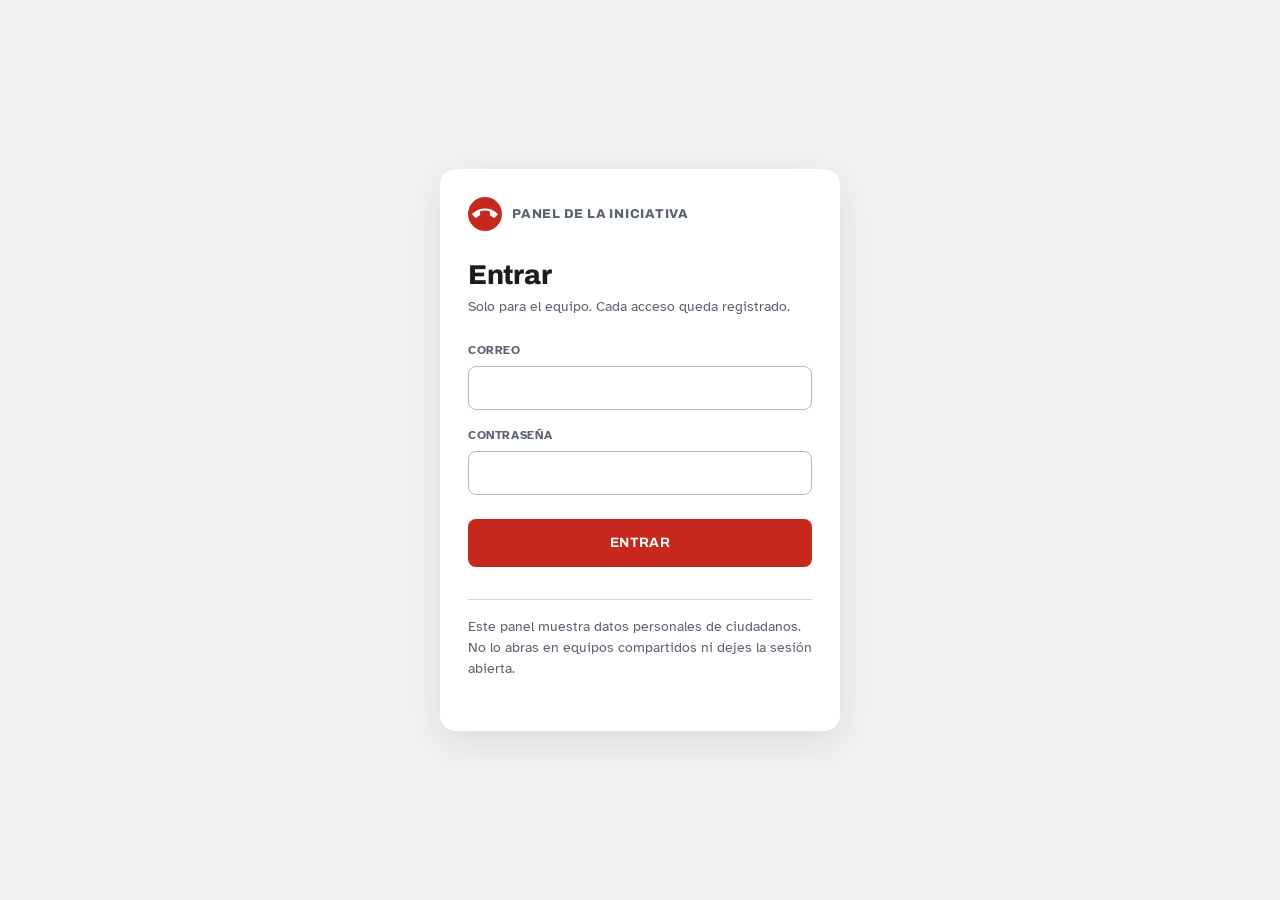
==== admin/index.html @ 2cf015d0 "redaccion nueva, enlace de un clic y panel de administracion" ====
<!DOCTYPE html>
<html lang="es-CO">
<head>
  <meta charset="utf-8">
  <meta name="viewport" content="width=device-width, initial-scale=1">
  <title>Panel · NO ME LLAMEN MÁS</title>
  <meta name="robots" content="noindex, nofollow">
  <meta name="referrer" content="same-origin">
  <meta http-equiv="Content-Security-Policy" content="default-src 'self'; script-src 'self'; style-src 'self'; font-src 'self'; img-src 'self' data:; connect-src https://*.supabase.co; base-uri 'self'; form-action 'none'; object-src 'none'">
  <meta name="theme-color" content="#1B1D21">
  <meta name="color-scheme" content="light">
  <link rel="icon" href="../assets/img/favicon.svg" type="image/svg+xml">
  <link rel="stylesheet" href="../assets/css/fuentes.css">
  <link rel="stylesheet" href="../assets/css/tokens.css">
  <link rel="stylesheet" href="panel.css">
  <script src="panel.js" defer></script>
</head>
<body>

<!-- ============================== ENTRAR ============================== -->
<main class="entrada" id="entrada">
  <form class="tarjeta-entrada" id="form-entrar" autocomplete="on">
    <div class="marca-panel">
      <svg viewBox="0 0 64 64" aria-hidden="true" focusable="false" width="34" height="34">
        <circle cx="32" cy="32" r="32" fill="#C7271C"></circle>
        <path fill="#FFFFFF" transform="translate(8 7.6) scale(2)" d="M12 9c-1.6 0-3.15.25-4.6.72v3.1c0 .39-.23.74-.56.9-.98.49-1.87 1.12-2.66 1.85-.18.18-.43.28-.7.28-.28 0-.53-.11-.71-.29L.29 13.08c-.18-.17-.29-.42-.29-.7 0-.28.11-.53.29-.71C3.34 8.78 7.46 7 12 7s8.66 1.78 11.71 4.67c.18.18.29.43.29.71 0 .28-.11.53-.29.71l-2.48 2.48c-.18.18-.43.29-.71.29-.27 0-.52-.11-.7-.28-.79-.74-1.69-1.36-2.67-1.85-.33-.16-.56-.5-.56-.9v-3.1C15.15 9.25 13.6 9 12 9z"></path>
      </svg>
      <span>Panel de la iniciativa</span>
    </div>
    <h1>Entrar</h1>
    <p class="apunte">Solo para el equipo. Cada acceso queda registrado.</p>

    <label class="campo">
      <span>Correo</span>
      <input type="email" id="e-correo" autocomplete="username" required>
    </label>
    <label class="campo">
      <span>Contraseña</span>
      <input type="password" id="e-clave" autocomplete="current-password" required>
    </label>

    <p class="aviso aviso--error" id="e-error" role="alert" hidden></p>
    <button class="boton boton--principal" type="submit" id="e-enviar">Entrar</button>
    <p class="apunte apunte--pie">Este panel muestra datos personales de ciudadanos. No lo abras en equipos compartidos ni dejes la sesión abierta.</p>
  </form>
</main>

<!-- ============================== PANEL ============================== -->
<div class="panel" id="panel" hidden>
  <header class="barra">
    <div class="barra__marca">
      <svg viewBox="0 0 64 64" aria-hidden="true" focusable="false" width="26" height="26">
        <circle cx="32" cy="32" r="32" fill="#C7271C"></circle>
        <path fill="#FFFFFF" transform="translate(8 7.6) scale(2)" d="M12 9c-1.6 0-3.15.25-4.6.72v3.1c0 .39-.23.74-.56.9-.98.49-1.87 1.12-2.66 1.85-.18.18-.43.28-.7.28-.28 0-.53-.11-.71-.29L.29 13.08c-.18-.17-.29-.42-.29-.7 0-.28.11-.53.29-.71C3.34 8.78 7.46 7 12 7s8.66 1.78 11.71 4.67c.18.18.29.43.29.71 0 .28-.11.53-.29.71l-2.48 2.48c-.18.18-.43.29-.71.29-.27 0-.52-.11-.7-.28-.79-.74-1.69-1.36-2.67-1.85-.33-.16-.56-.5-.56-.9v-3.1C15.15 9.25 13.6 9 12 9z"></path>
      </svg>
      <strong>Panel</strong>
    </div>
    <div class="barra__derecha">
      <span class="quien" id="quien"></span>
      <button type="button" class="boton boton--fantasma" id="salir">Salir</button>
    </div>
  </header>

  <main class="contenido">

    <!-- Cifras -->
    <section aria-labelledby="t-cifras">
      <h2 class="titulo-seccion" id="t-cifras">Cómo va</h2>
      <div class="tarjetas" id="cifras"></div>
    </section>

    <!-- Reparto -->
    <section aria-labelledby="t-reparto">
      <h2 class="titulo-seccion" id="t-reparto">Dónde y quién</h2>
      <div class="dos-columnas">
        <div class="bloque">
          <h3>Por tipo de empresa</h3>
          <div class="barras" id="por-sector"></div>
        </div>
        <div class="bloque">
          <h3>Por departamento</h3>
          <div class="barras" id="por-departamento"></div>
        </div>
      </div>
    </section>

    <!-- Casos -->
    <section aria-labelledby="t-casos">
      <div class="cabeza-casos">
        <h2 class="titulo-seccion" id="t-casos">Casos <span class="conteo" id="conteo"></span></h2>
        <button type="button" class="boton boton--fantasma" id="exportar">Descargar CSV</button>
      </div>

      <div class="filtros">
        <label class="campo campo--linea">
          <span>Buscar</span>
          <input type="search" id="f-buscar" placeholder="código, empresa, ciudad, nombre, correo…">
        </label>
        <label class="campo campo--linea">
          <span>Sector</span>
          <select id="f-sector">
            <option value="">Todos</option>
            <option value="telecomunicaciones">Telefonía, internet o TV</option>
            <option value="banca">Bancos, tarjetas o créditos</option>
            <option value="seguros">Seguros</option>
            <option value="cobranza">Cobranza</option>
            <option value="educacion">Educación o cursos</option>
            <option value="salud">Salud o medicina prepagada</option>
            <option value="comercio">Ventas y comercio</option>
            <option value="otro">Otro</option>
            <option value="no_se_identifico">No se identificaron</option>
          </select>
        </label>
        <label class="campo campo--linea">
          <span>Estado</span>
          <select id="f-estado">
            <option value="">Todos</option>
            <option value="recibido">Recibido</option>
            <option value="en_revision">En revisión</option>
            <option value="documentado">Documentado</option>
            <option value="incluido">Incluido</option>
            <option value="archivado">Archivado</option>
          </select>
        </label>
        <label class="campo campo--linea">
          <span>Riesgo</span>
          <select id="f-riesgo">
            <option value="-1">Cualquiera</option>
            <option value="30">Sospechosos (30 o más)</option>
            <option value="50">Sin verificar (50 o más)</option>
          </select>
        </label>
      </div>

      <p class="aviso aviso--error" id="p-error" role="alert" hidden></p>
      <p class="apunte" id="cargando" hidden>Cargando…</p>

      <div class="tabla-envoltura">
        <table class="tabla">
          <thead>
            <tr>
              <th scope="col">Código</th>
              <th scope="col">Recibido</th>
              <th scope="col">Dónde</th>
              <th scope="col">Empresa y sector</th>
              <th scope="col">Persona</th>
              <th scope="col">Estado</th>
              <th scope="col"><span class="visualmente-oculto">Detalle</span></th>
            </tr>
          </thead>
          <tbody id="filas"></tbody>
        </table>
      </div>
      <p class="apunte" id="vacio" hidden>No hay casos que coincidan con lo que buscas.</p>

      <div class="paginacion" id="paginacion" hidden>
        <button type="button" class="boton boton--fantasma" id="anterior">Anteriores</button>
        <span class="apunte" id="pagina-info"></span>
        <button type="button" class="boton boton--fantasma" id="siguiente">Siguientes</button>
      </div>
    </section>

    <p class="apunte apunte--pie">Lo que ves aquí son datos personales de ciudadanos que confiaron en la campaña. Cada consulta queda registrada con tu correo. No los compartas ni los exportes sin una razón que puedas explicar.</p>
  </main>
</div>

<!-- Detalle de un caso -->
<dialog class="detalle" id="detalle" aria-labelledby="d-titulo">
  <div class="detalle__cabecera">
    <div>
      <h2 id="d-titulo" tabindex="-1">Caso</h2>
      <p class="apunte" id="d-sub"></p>
    </div>
    <button type="button" class="boton boton--fantasma" id="d-cerrar" aria-label="Cerrar">Cerrar</button>
  </div>
  <div class="detalle__cuerpo">
    <dl class="ficha" id="d-ficha"></dl>
    <h3>Cambiar estado</h3>
    <div class="estado-acciones" id="d-estados"></div>
    <p class="aviso aviso--exito" id="d-exito" role="status" hidden></p>
    <h3>Historial</h3>
    <ol class="historial" id="d-historial"></ol>
  </div>
</dialog>

</body>
</html>
---- assets/css/fuentes.css ----
/* ==========================================================================
   NO ME LLAMEN MÁS · fuentes.css
   Fuentes autoalojadas (site/assets/fonts, ver LEEME.txt). Subconjunto latino:
   cubre tildes, ñ, ¿¡, comillas «» y guiones. Fuera de ese rango el navegador
   usa la fuente de respaldo declarada en tokens.css.
   ========================================================================== */
@font-face {
  font-family: 'Archivo';
  font-style: normal;
  font-weight: 700 800;
  font-display: swap;
  src: url('../fonts/archivo-700-800.woff2') format('woff2');
  unicode-range: U+0000-00FF, U+0131, U+0152-0153, U+02BB-02BC, U+02C6, U+02DA, U+02DC, U+0304, U+0308, U+0329, U+2000-206F, U+20AC, U+2122, U+2191, U+2193, U+2212, U+2215, U+FEFF, U+FFFD;
}
@font-face {
  font-family: 'Atkinson Hyperlegible';
  font-style: normal;
  font-weight: 400;
  font-display: swap;
  src: url('../fonts/atkinson-400.woff2') format('woff2');
  unicode-range: U+0000-00FF, U+0131, U+0152-0153, U+02BB-02BC, U+02C6, U+02DA, U+02DC, U+0304, U+0308, U+0329, U+2000-206F, U+20AC, U+2122, U+2191, U+2193, U+2212, U+2215, U+FEFF, U+FFFD;
}
@font-face {
  font-family: 'Atkinson Hyperlegible';
  font-style: normal;
  font-weight: 700;
  font-display: swap;
  src: url('../fonts/atkinson-700.woff2') format('woff2');
  unicode-range: U+0000-00FF, U+0131, U+0152-0153, U+02BB-02BC, U+02C6, U+02DA, U+02DC, U+0304, U+0308, U+0329, U+2000-206F, U+20AC, U+2122, U+2191, U+2193, U+2212, U+2215, U+FEFF, U+FFFD;
}
---- assets/css/tokens.css ----
/* ==========================================================================
   NO ME LLAMEN MÁS · tokens.css
   Solo variables: color, tipografía, espacio, forma y movimiento.
   Ningún selector de componente vive aquí. Ver docs/00 §2.5 para la
   justificación de la paleta (rojo «colgar») y las tipografías.
   ========================================================================== */
:root {
  /* --- Color ------------------------------------------------------------- */
  --papel: #F2F3F1;          /* fondo de la página: claro frío, no crema */
  --superficie: #FFFFFF;     /* paneles, modales, campos */
  --tinta: #1B1D21;          /* texto principal */
  --tinta-suave: #5A6370;    /* texto secundario (AA sobre papel y superficie) */
  --linea: #D6D8D3;          /* separadores */
  --linea-fuerte: #B4B8B1;   /* bordes de campos y opciones */
  --rojo: #C7271C;           /* acento: CTA, el «NO», el bloque final */
  --rojo-oscuro: #9E1C14;    /* estado pulsado / texto de error */
  --rojo-tinte: #FBE7E4;     /* fondos suaves del acento */
  --rojo-claro: #F0695D;     /* el acento sobre fondo oscuro (bloque de objetivos) */
  --verde: #1E6F49;          /* solo estados de éxito */
  --verde-tinte: #E1F0E7;
  --foco: #1B5FD9;           /* anillo de foco visible, distinto del acento */
  --blanco: #FFFFFF;
  --sombra-modal: 0 24px 64px rgba(27, 29, 33, 0.28);
  --sombra-cta: 0 8px 22px rgba(199, 39, 28, 0.28);

  /* --- Tipografía -------------------------------------------------------- */
  --display: 'Archivo', 'Arial Narrow', Arial, sans-serif;
  --texto: 'Atkinson Hyperlegible', system-ui, 'Segoe UI', Roboto, sans-serif;

  /* Escala fluida pensada de 360 px a 1280 px */
  --t-base: clamp(1.0625rem, 1rem + 0.3vw, 1.125rem);   /* 17 → 18 px */
  --t-chico: 0.9rem;
  --t-h1: clamp(3rem, 13.5vw, 7rem);                     /* el titular ES la imagen */
  --t-h2: clamp(1.85rem, 6.5vw, 3rem);
  --t-frase: clamp(1.5rem, 5.6vw, 2.5rem);
  --t-boton: 1.05rem;

  /* --- Espacio ----------------------------------------------------------- */
  --e-1: 0.25rem;
  --e-2: 0.5rem;
  --e-3: 0.75rem;
  --e-4: 1rem;
  --e-5: 1.5rem;
  --e-6: 2rem;
  --e-7: 3rem;
  --e-8: 4.5rem;
  --seccion-y: clamp(3.5rem, 10vw, 7rem);
  --ancho-max: 1120px;
  --ancho-texto: 36rem;
  --diana: 48px;             /* tamaño mínimo táctil */

  /* --- Forma ------------------------------------------------------------- */
  --radio-boton: 10px;
  --radio-tarjeta: 14px;
  --radio-modal: 20px;

  /* --- Movimiento -------------------------------------------------------- */
  --dur-corta: 160ms;
  --dur-media: 220ms;
  --suave: cubic-bezier(0.2, 0.7, 0.2, 1);
}
---- admin/panel.css ----
/* ==========================================================================
   NO ME LLAMEN MÁS · panel.css
   El panel privado. Hereda los tokens de la campaña, pero se comporta como una
   herramienta: se escanea y se opera, no se lee de corrido.
   ========================================================================== */
* { box-sizing: border-box; }

body {
  margin: 0;
  background: var(--papel);
  color: var(--tinta);
  font-family: var(--texto);
  font-size: 15px;
  line-height: 1.5;
  -webkit-font-smoothing: antialiased;
}
h1, h2, h3 { font-family: var(--display); font-weight: 800; margin: 0; letter-spacing: -0.01em; }
p { margin: 0; }
:focus-visible { outline: 3px solid var(--foco); outline-offset: 2px; }

.visualmente-oculto {
  position: absolute !important; width: 1px; height: 1px; padding: 0; margin: -1px;
  overflow: hidden; clip: rect(0 0 0 0); white-space: nowrap; border: 0;
}
.apunte { color: var(--tinta-suave); font-size: 0.88rem; }
.apunte--pie { margin-top: var(--e-6); padding-top: var(--e-4); border-top: 1px solid var(--linea); }

/* --- Botones --------------------------------------------------------------- */
.boton {
  display: inline-flex; align-items: center; justify-content: center;
  min-height: 40px; padding: 0 16px; border-radius: 8px;
  font-family: var(--display); font-weight: 700; font-size: 0.85rem;
  letter-spacing: 0.03em; text-transform: uppercase; cursor: pointer;
  border: 0; background: none; color: inherit; font-family: var(--display);
  transition: background-color 140ms ease, box-shadow 140ms ease;
}
.boton--principal { background: var(--rojo); color: #fff; width: 100%; min-height: 48px; }
.boton--principal:hover { background: var(--rojo-oscuro); }
.boton--fantasma { box-shadow: inset 0 0 0 1.5px var(--linea-fuerte); }
.boton--fantasma:hover { box-shadow: inset 0 0 0 1.5px var(--tinta); }
.boton[disabled] { opacity: 0.55; cursor: default; }

/* --- Campos ---------------------------------------------------------------- */
.campo { display: block; margin-bottom: var(--e-4); }
.campo > span {
  display: block; margin-bottom: 6px; font-size: 0.78rem; font-weight: 700;
  letter-spacing: 0.05em; text-transform: uppercase; color: var(--tinta-suave);
}
.campo input, .campo select {
  width: 100%; min-height: 44px; padding: 8px 12px;
  border: 1.5px solid var(--linea-fuerte); border-radius: 8px;
  background: var(--superficie); color: inherit; font: inherit;
}
.campo input:focus, .campo select:focus {
  border-color: var(--tinta); outline: none; box-shadow: 0 0 0 3px rgba(27, 95, 217, 0.2);
}
.campo--linea { margin-bottom: 0; }

.aviso { margin-top: var(--e-3); padding: 10px 12px; border-radius: 8px; font-size: 0.88rem; }
.aviso--error { background: var(--rojo-tinte); color: var(--rojo-oscuro); font-weight: 700; }
.aviso--exito { background: var(--verde-tinte); color: var(--verde); font-weight: 700; }
.aviso[hidden] { display: none; }

/* --- Entrada --------------------------------------------------------------- */
.entrada { min-height: 100vh; display: grid; place-items: center; padding: 24px; }
.tarjeta-entrada {
  width: 100%; max-width: 25rem; background: var(--superficie);
  border-radius: 16px; padding: 28px; box-shadow: 0 12px 40px rgba(27, 29, 33, 0.10);
}
.marca-panel {
  display: flex; align-items: center; gap: 10px; margin-bottom: var(--e-5);
  font-family: var(--display); font-weight: 800; font-size: 0.8rem;
  letter-spacing: 0.06em; text-transform: uppercase; color: var(--tinta-suave);
}
.tarjeta-entrada h1 { font-size: 1.7rem; }
.tarjeta-entrada .apunte { margin-bottom: var(--e-5); }
.tarjeta-entrada .boton--principal { margin-top: var(--e-2); }

/* --- Barra superior --------------------------------------------------------- */
.barra {
  position: sticky; top: 0; z-index: 10;
  display: flex; align-items: center; justify-content: space-between; gap: 12px;
  padding: 12px clamp(16px, 4vw, 32px);
  background: rgba(242, 243, 241, 0.94);
  -webkit-backdrop-filter: blur(8px); backdrop-filter: blur(8px);
  border-bottom: 1px solid var(--linea);
}
.barra__marca { display: flex; align-items: center; gap: 9px; font-family: var(--display); letter-spacing: 0.04em; text-transform: uppercase; font-size: 0.85rem; }
.barra__derecha { display: flex; align-items: center; gap: 12px; }
.quien { font-size: 0.82rem; color: var(--tinta-suave); }
@media (max-width: 520px) { .quien { display: none; } }

.contenido {
  max-width: 1180px; margin: 0 auto;
  padding: clamp(20px, 4vw, 36px) clamp(16px, 4vw, 32px) 64px;
  display: grid; gap: var(--e-7);
}
.titulo-seccion { font-size: 1.1rem; letter-spacing: 0.02em; text-transform: uppercase; margin-bottom: var(--e-4); }
.conteo { color: var(--tinta-suave); font-weight: 700; }

/* --- Tarjetas de cifras ------------------------------------------------------ */
.tarjetas { display: grid; grid-template-columns: repeat(auto-fit, minmax(9.5rem, 1fr)); gap: 12px; }
.tarjeta {
  background: var(--superficie); border: 1px solid var(--linea);
  border-radius: 12px; padding: 14px 16px;
}
.tarjeta dt {
  font-size: 0.72rem; font-weight: 700; letter-spacing: 0.06em;
  text-transform: uppercase; color: var(--tinta-suave);
}
.tarjeta dd {
  margin: 4px 0 0; font-family: var(--display); font-weight: 800;
  font-size: 1.9rem; line-height: 1; font-variant-numeric: tabular-nums;
}
.tarjeta--alerta { border-color: var(--rojo); background: var(--rojo-tinte); }
.tarjeta--alerta dd { color: var(--rojo-oscuro); }

/* --- Barras de reparto -------------------------------------------------------- */
.dos-columnas { display: grid; gap: var(--e-5); }
@media (min-width: 860px) { .dos-columnas { grid-template-columns: 1fr 1fr; gap: var(--e-6); } }
.bloque { background: var(--superficie); border: 1px solid var(--linea); border-radius: 12px; padding: 16px 18px; }
.bloque h3 { font-size: 0.9rem; letter-spacing: 0.03em; text-transform: uppercase; color: var(--tinta-suave); margin-bottom: var(--e-4); }
.barras { display: grid; gap: 10px; }
.barra-fila { display: grid; grid-template-columns: minmax(7rem, 38%) 1fr auto; gap: 10px; align-items: center; font-size: 0.86rem; }
.barra-fila__nombre { overflow: hidden; text-overflow: ellipsis; white-space: nowrap; }
.barra-fila__pista { height: 9px; background: var(--codigo-fondo, #E8E9E5); border-radius: 5px; overflow: hidden; }
.barra-fila__valor { height: 100%; background: var(--rojo); border-radius: 5px; }
.barra-fila__n { font-variant-numeric: tabular-nums; font-weight: 700; min-width: 2ch; text-align: right; }

/* --- Filtros y tabla ---------------------------------------------------------- */
.cabeza-casos { display: flex; align-items: baseline; justify-content: space-between; gap: 12px; flex-wrap: wrap; }
.filtros {
  display: grid; gap: 12px; margin-bottom: var(--e-4);
  grid-template-columns: 1fr;
}
@media (min-width: 700px) { .filtros { grid-template-columns: 2fr 1fr 1fr 1fr; } }

.tabla-envoltura { overflow-x: auto; border: 1px solid var(--linea); border-radius: 12px; background: var(--superficie); }
.tabla { width: 100%; border-collapse: collapse; font-size: 0.88rem; }
.tabla th {
  text-align: left; font-size: 0.7rem; font-weight: 700; letter-spacing: 0.06em;
  text-transform: uppercase; color: var(--tinta-suave);
  padding: 10px 12px; border-bottom: 1px solid var(--linea-fuerte); white-space: nowrap;
}
.tabla td { padding: 11px 12px; border-bottom: 1px solid var(--linea); vertical-align: top; }
.tabla tbody tr:last-child td { border-bottom: 0; }
.tabla tbody tr:hover { background: var(--papel); }
.codigo-celda { font-family: var(--display); font-weight: 800; letter-spacing: 0.04em; white-space: nowrap; }
.tabla .num { font-variant-numeric: tabular-nums; white-space: nowrap; }
.menudo { display: block; color: var(--tinta-suave); font-size: 0.8rem; }

.pastilla {
  display: inline-block; padding: 3px 9px; border-radius: 999px;
  font-size: 0.72rem; font-weight: 700; letter-spacing: 0.04em; text-transform: uppercase;
  white-space: nowrap;
}
.pastilla--recibido { background: #E4E9F2; color: #2B3A55; }
.pastilla--en_revision { background: #FFF3C4; color: #6B5410; }
.pastilla--documentado { background: var(--verde-tinte); color: var(--verde); }
.pastilla--incluido { background: var(--rojo); color: #fff; }
.pastilla--archivado { background: var(--codigo-fondo, #E8E9E5); color: var(--tinta-suave); }
.pastilla--riesgo { background: var(--rojo-tinte); color: var(--rojo-oscuro); margin-left: 6px; }

.paginacion { display: flex; align-items: center; justify-content: center; gap: 16px; margin-top: var(--e-4); }
.paginacion[hidden] { display: none; }

/* --- Detalle ------------------------------------------------------------------- */
.detalle {
  width: min(720px, 94vw); max-height: 88vh; padding: 0; border: 0;
  border-radius: 16px; background: var(--superficie); color: var(--tinta);
  box-shadow: var(--sombra-modal);
}
.detalle::backdrop { background: rgba(27, 29, 33, 0.55); }
.detalle__cabecera {
  position: sticky; top: 0; display: flex; align-items: flex-start; justify-content: space-between;
  gap: 12px; padding: 18px 22px; border-bottom: 1px solid var(--linea); background: var(--superficie);
}
.detalle__cabecera h2 { font-size: 1.3rem; outline: none; }
.detalle__cuerpo { padding: 20px 22px 26px; overflow-y: auto; }
.detalle__cuerpo h3 {
  margin: var(--e-6) 0 var(--e-3); font-size: 0.85rem;
  letter-spacing: 0.06em; text-transform: uppercase; color: var(--tinta-suave);
}

.ficha { display: grid; grid-template-columns: 1fr; margin: 0; }
@media (min-width: 560px) { .ficha { grid-template-columns: 12rem 1fr; } }
.ficha dt { font-size: 0.78rem; font-weight: 700; color: var(--tinta-suave); padding-top: 9px; }
.ficha dd { margin: 0; padding-bottom: 9px; border-bottom: 1px solid var(--linea); line-height: 1.45; }
@media (min-width: 560px) { .ficha dt { padding-bottom: 9px; border-bottom: 1px solid var(--linea); } }

.estado-acciones { display: flex; flex-wrap: wrap; gap: 8px; }
.historial { margin: 0; padding-left: 18px; font-size: 0.86rem; }
.historial li { margin-bottom: 6px; }
.historial b { font-weight: 700; }
.historial span { color: var(--tinta-suave); }

@media (prefers-reduced-motion: reduce) {
  * { transition-duration: 0.01ms !important; animation-duration: 0.01ms !important; }
}
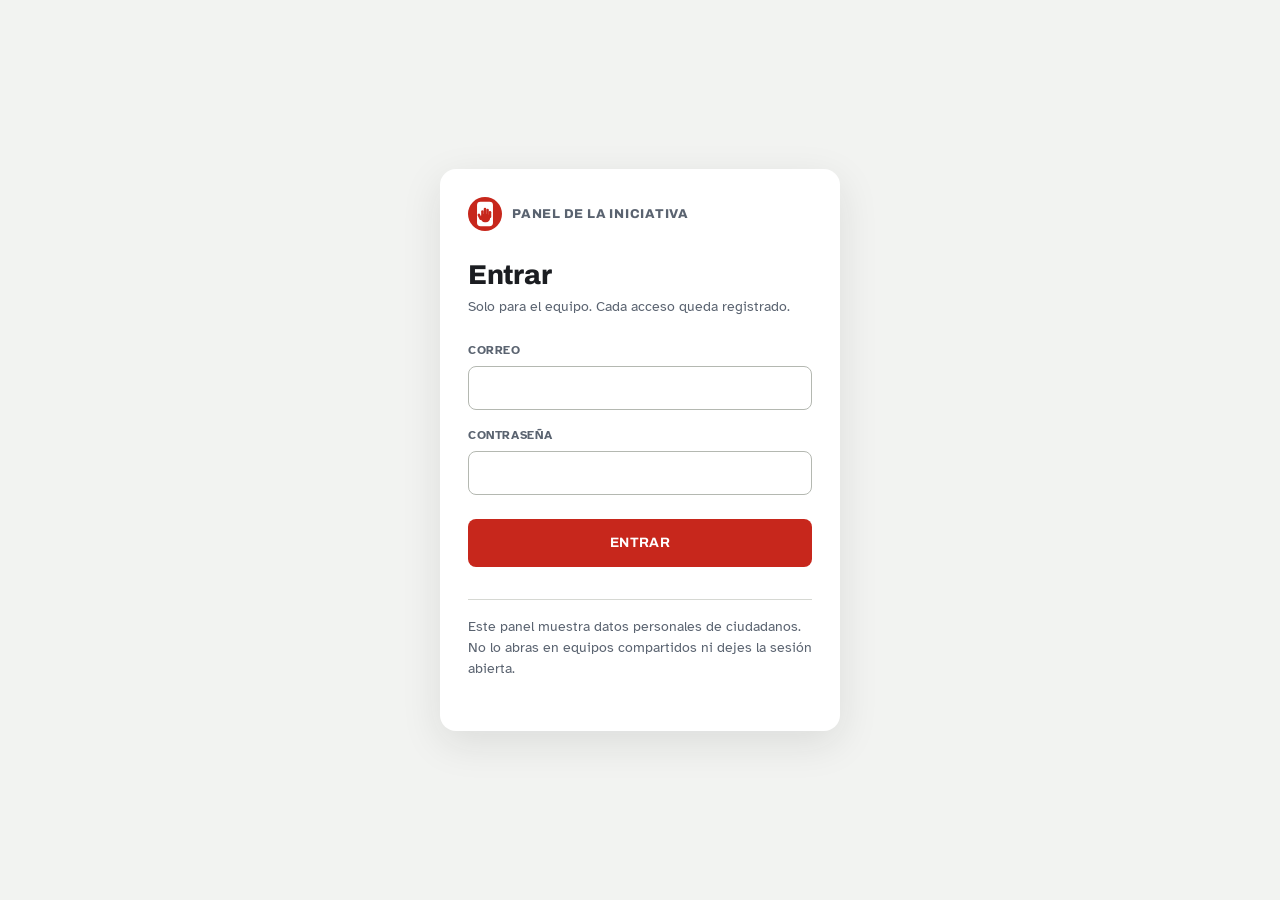
==== commit e2717935: "publicar sitio" ====
--- a/admin/index.html
+++ b/admin/index.html
@@ -10,10 +10,10 @@
   <meta name="theme-color" content="#1B1D21">
   <meta name="color-scheme" content="light">
   <link rel="icon" href="../assets/img/favicon.svg" type="image/svg+xml">
-  <link rel="stylesheet" href="../assets/css/fuentes.css">
-  <link rel="stylesheet" href="../assets/css/tokens.css">
-  <link rel="stylesheet" href="panel.css">
-  <script src="panel.js" defer></script>
+  <link rel="stylesheet" href="../assets/css/fuentes.css?v=e348fbdd">
+  <link rel="stylesheet" href="../assets/css/tokens.css?v=113a1bf0">
+  <link rel="stylesheet" href="panel.css?v=6fb56db4">
+  <script src="panel.js?v=166b645f" defer></script>
 </head>
 <body>
 
@@ -23,7 +23,7 @@
     <div class="marca-panel">
       <svg viewBox="0 0 64 64" aria-hidden="true" focusable="false" width="34" height="34">
         <circle cx="32" cy="32" r="32" fill="#C7271C"></circle>
-        <path fill="#FFFFFF" transform="translate(8 7.6) scale(2)" d="M12 9c-1.6 0-3.15.25-4.6.72v3.1c0 .39-.23.74-.56.9-.98.49-1.87 1.12-2.66 1.85-.18.18-.43.28-.7.28-.28 0-.53-.11-.71-.29L.29 13.08c-.18-.17-.29-.42-.29-.7 0-.28.11-.53.29-.71C3.34 8.78 7.46 7 12 7s8.66 1.78 11.71 4.67c.18.18.29.43.29.71 0 .28-.11.53-.29.71l-2.48 2.48c-.18.18-.43.29-.71.29-.27 0-.52-.11-.7-.28-.79-.74-1.69-1.36-2.67-1.85-.33-.16-.56-.5-.56-.9v-3.1C15.15 9.25 13.6 9 12 9z"></path>
+        <rect x="17" y="9" width="30" height="46" rx="6.5" fill="#FFFFFF"></rect><g fill="none" stroke="#C7271C" stroke-width="4.8" stroke-linecap="round"><path d="M27.2 37V27.4"></path><path d="M32 37V22.8"></path><path d="M36.8 37V24.4"></path><path d="M41.4 37v-8.2"></path><path d="M23.8 41 20.4 33.6"></path></g><rect x="23.9" y="31.6" width="17.8" height="15.8" rx="7.9" fill="#C7271C"></rect>
       </svg>
       <span>Panel de la iniciativa</span>
     </div>
@@ -51,7 +51,7 @@
     <div class="barra__marca">
       <svg viewBox="0 0 64 64" aria-hidden="true" focusable="false" width="26" height="26">
         <circle cx="32" cy="32" r="32" fill="#C7271C"></circle>
-        <path fill="#FFFFFF" transform="translate(8 7.6) scale(2)" d="M12 9c-1.6 0-3.15.25-4.6.72v3.1c0 .39-.23.74-.56.9-.98.49-1.87 1.12-2.66 1.85-.18.18-.43.28-.7.28-.28 0-.53-.11-.71-.29L.29 13.08c-.18-.17-.29-.42-.29-.7 0-.28.11-.53.29-.71C3.34 8.78 7.46 7 12 7s8.66 1.78 11.71 4.67c.18.18.29.43.29.71 0 .28-.11.53-.29.71l-2.48 2.48c-.18.18-.43.29-.71.29-.27 0-.52-.11-.7-.28-.79-.74-1.69-1.36-2.67-1.85-.33-.16-.56-.5-.56-.9v-3.1C15.15 9.25 13.6 9 12 9z"></path>
+        <rect x="17" y="9" width="30" height="46" rx="6.5" fill="#FFFFFF"></rect><g fill="none" stroke="#C7271C" stroke-width="4.8" stroke-linecap="round"><path d="M27.2 37V27.4"></path><path d="M32 37V22.8"></path><path d="M36.8 37V24.4"></path><path d="M41.4 37v-8.2"></path><path d="M23.8 41 20.4 33.6"></path></g><rect x="23.9" y="31.6" width="17.8" height="15.8" rx="7.9" fill="#C7271C"></rect>
       </svg>
       <strong>Panel</strong>
     </div>
@@ -81,6 +81,35 @@
           <h3>Por departamento</h3>
           <div class="barras" id="por-departamento"></div>
         </div>
+      </div>
+    </section>
+
+    <!-- Correos que no salieron -->
+    <section aria-labelledby="t-correos" id="seccion-correos" hidden>
+      <div class="cabeza-casos">
+        <h2 class="titulo-seccion" id="t-correos">Correos sin enviar <span class="conteo" id="correos-conteo"></span></h2>
+        <div class="acciones-correos">
+          <button type="button" class="boton boton--fantasma" id="correos-todos">Seleccionar todos</button>
+          <button type="button" class="boton boton--principal boton--compacto" id="correos-reenviar" disabled>Reintentar</button>
+        </div>
+      </div>
+      <p class="apunte" id="correos-nota"></p>
+      <p class="aviso aviso--error" id="correos-error" role="alert" hidden></p>
+      <p class="aviso aviso--exito" id="correos-exito" role="status" hidden></p>
+      <div class="tabla-envoltura">
+        <table class="tabla">
+          <thead>
+            <tr>
+              <th scope="col"><span class="visualmente-oculto">Seleccionar</span></th>
+              <th scope="col">Código</th>
+              <th scope="col">Registrado</th>
+              <th scope="col">Persona</th>
+              <th scope="col">Motivo</th>
+              <th scope="col">Intentos</th>
+            </tr>
+          </thead>
+          <tbody id="correos-filas"></tbody>
+        </table>
       </div>
     </section>
 
--- a/admin/panel.css
+++ b/admin/panel.css
@@ -4,6 +4,12 @@
    herramienta: se escanea y se opera, no se lee de corrido.
    ========================================================================== */
 * { box-sizing: border-box; }
+
+/* IMPRESCINDIBLE. El navegador oculta [hidden] con «display:none», pero
+   cualquier regla de autor que fije «display» le gana. `.entrada` usa
+   «display:grid», así que al entrar la pantalla de acceso NO se ocultaba y el
+   panel quedaba debajo del pliegue: parecía que el botón no hacía nada. */
+[hidden] { display: none !important; }
 
 body {
   margin: 0;
@@ -162,7 +168,6 @@
 .pastilla--riesgo { background: var(--rojo-tinte); color: var(--rojo-oscuro); margin-left: 6px; }
 
 .paginacion { display: flex; align-items: center; justify-content: center; gap: 16px; margin-top: var(--e-4); }
-.paginacion[hidden] { display: none; }
 
 /* --- Detalle ------------------------------------------------------------------- */
 .detalle {
@@ -197,3 +202,12 @@
 @media (prefers-reduced-motion: reduce) {
   * { transition-duration: 0.01ms !important; animation-duration: 0.01ms !important; }
 }
+
+/* --- Correos sin enviar ---------------------------------------------------- */
+.acciones-correos { display: flex; gap: 8px; flex-wrap: wrap; }
+.boton--compacto { min-height: 40px; }
+#correos-filas td:first-child { width: 2.5rem; }
+#correos-filas input[type="checkbox"] {
+  width: 20px; height: 20px; accent-color: var(--rojo); cursor: pointer;
+}
+.motivo { display: inline-block; max-width: 22rem; color: var(--tinta-suave); font-size: 0.8rem; }
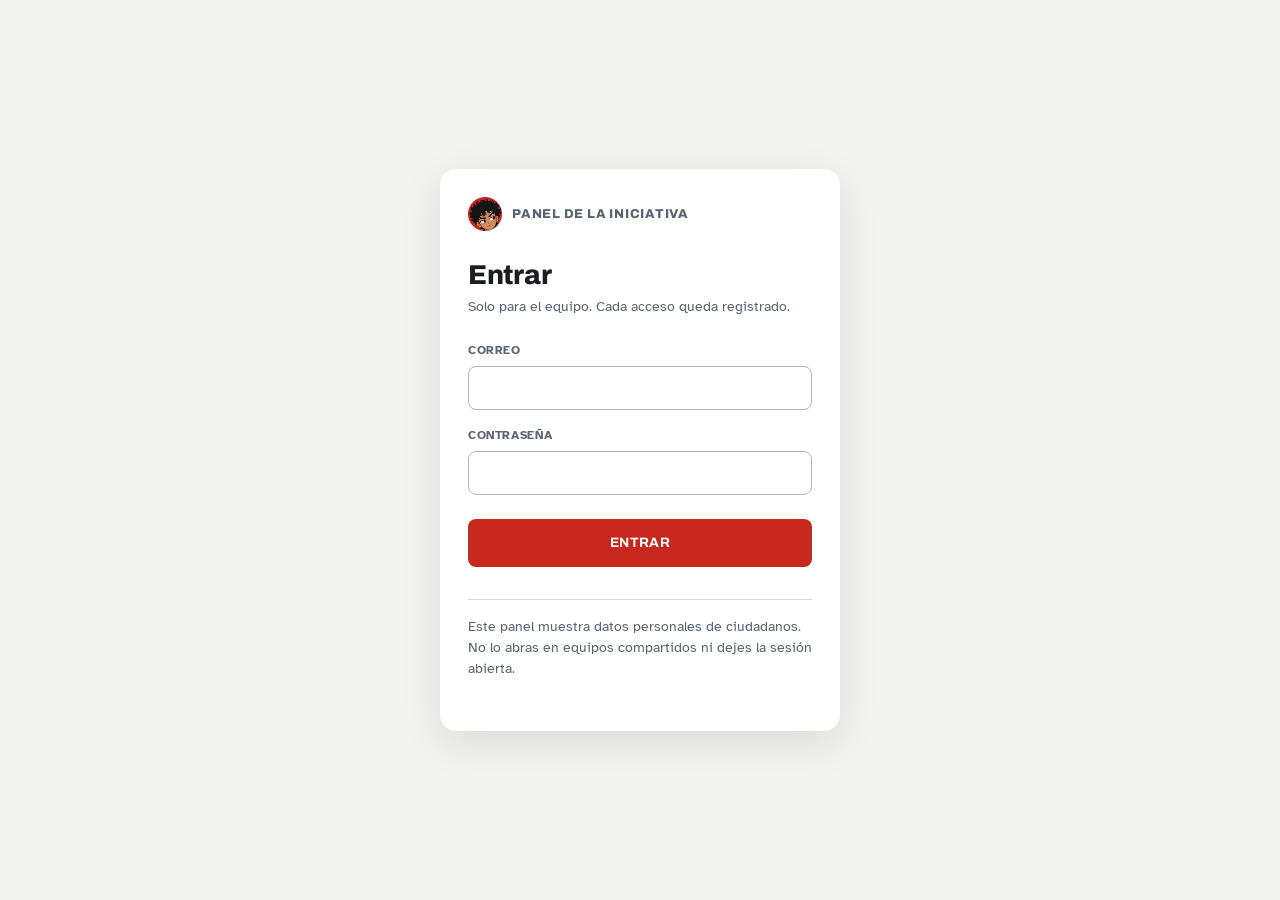
==== commit 2792b6ca: "publicar sitio" ====
--- a/admin/index.html
+++ b/admin/index.html
@@ -9,7 +9,7 @@
   <meta http-equiv="Content-Security-Policy" content="default-src 'self'; script-src 'self'; style-src 'self'; font-src 'self'; img-src 'self' data:; connect-src https://*.supabase.co; base-uri 'self'; form-action 'none'; object-src 'none'">
   <meta name="theme-color" content="#1B1D21">
   <meta name="color-scheme" content="light">
-  <link rel="icon" href="../assets/img/favicon.svg" type="image/svg+xml">
+  <link rel="icon" href="../assets/img/favicon-32.png" type="image/png" sizes="32x32">
   <link rel="stylesheet" href="../assets/css/fuentes.css?v=e348fbdd">
   <link rel="stylesheet" href="../assets/css/tokens.css?v=113a1bf0">
   <link rel="stylesheet" href="panel.css?v=6fb56db4">
@@ -21,10 +21,7 @@
 <main class="entrada" id="entrada">
   <form class="tarjeta-entrada" id="form-entrar" autocomplete="on">
     <div class="marca-panel">
-      <svg viewBox="0 0 64 64" aria-hidden="true" focusable="false" width="34" height="34">
-        <circle cx="32" cy="32" r="32" fill="#C7271C"></circle>
-        <rect x="17" y="9" width="30" height="46" rx="6.5" fill="#FFFFFF"></rect><g fill="none" stroke="#C7271C" stroke-width="4.8" stroke-linecap="round"><path d="M27.2 37V27.4"></path><path d="M32 37V22.8"></path><path d="M36.8 37V24.4"></path><path d="M41.4 37v-8.2"></path><path d="M23.8 41 20.4 33.6"></path></g><rect x="23.9" y="31.6" width="17.8" height="15.8" rx="7.9" fill="#C7271C"></rect>
-      </svg>
+      <img src="../assets/img/marca-64.png" width="34" height="34" alt="">
       <span>Panel de la iniciativa</span>
     </div>
     <h1>Entrar</h1>
@@ -49,10 +46,7 @@
 <div class="panel" id="panel" hidden>
   <header class="barra">
     <div class="barra__marca">
-      <svg viewBox="0 0 64 64" aria-hidden="true" focusable="false" width="26" height="26">
-        <circle cx="32" cy="32" r="32" fill="#C7271C"></circle>
-        <rect x="17" y="9" width="30" height="46" rx="6.5" fill="#FFFFFF"></rect><g fill="none" stroke="#C7271C" stroke-width="4.8" stroke-linecap="round"><path d="M27.2 37V27.4"></path><path d="M32 37V22.8"></path><path d="M36.8 37V24.4"></path><path d="M41.4 37v-8.2"></path><path d="M23.8 41 20.4 33.6"></path></g><rect x="23.9" y="31.6" width="17.8" height="15.8" rx="7.9" fill="#C7271C"></rect>
-      </svg>
+      <img src="../assets/img/marca-64.png" width="26" height="26" alt="">
       <strong>Panel</strong>
     </div>
     <div class="barra__derecha">
